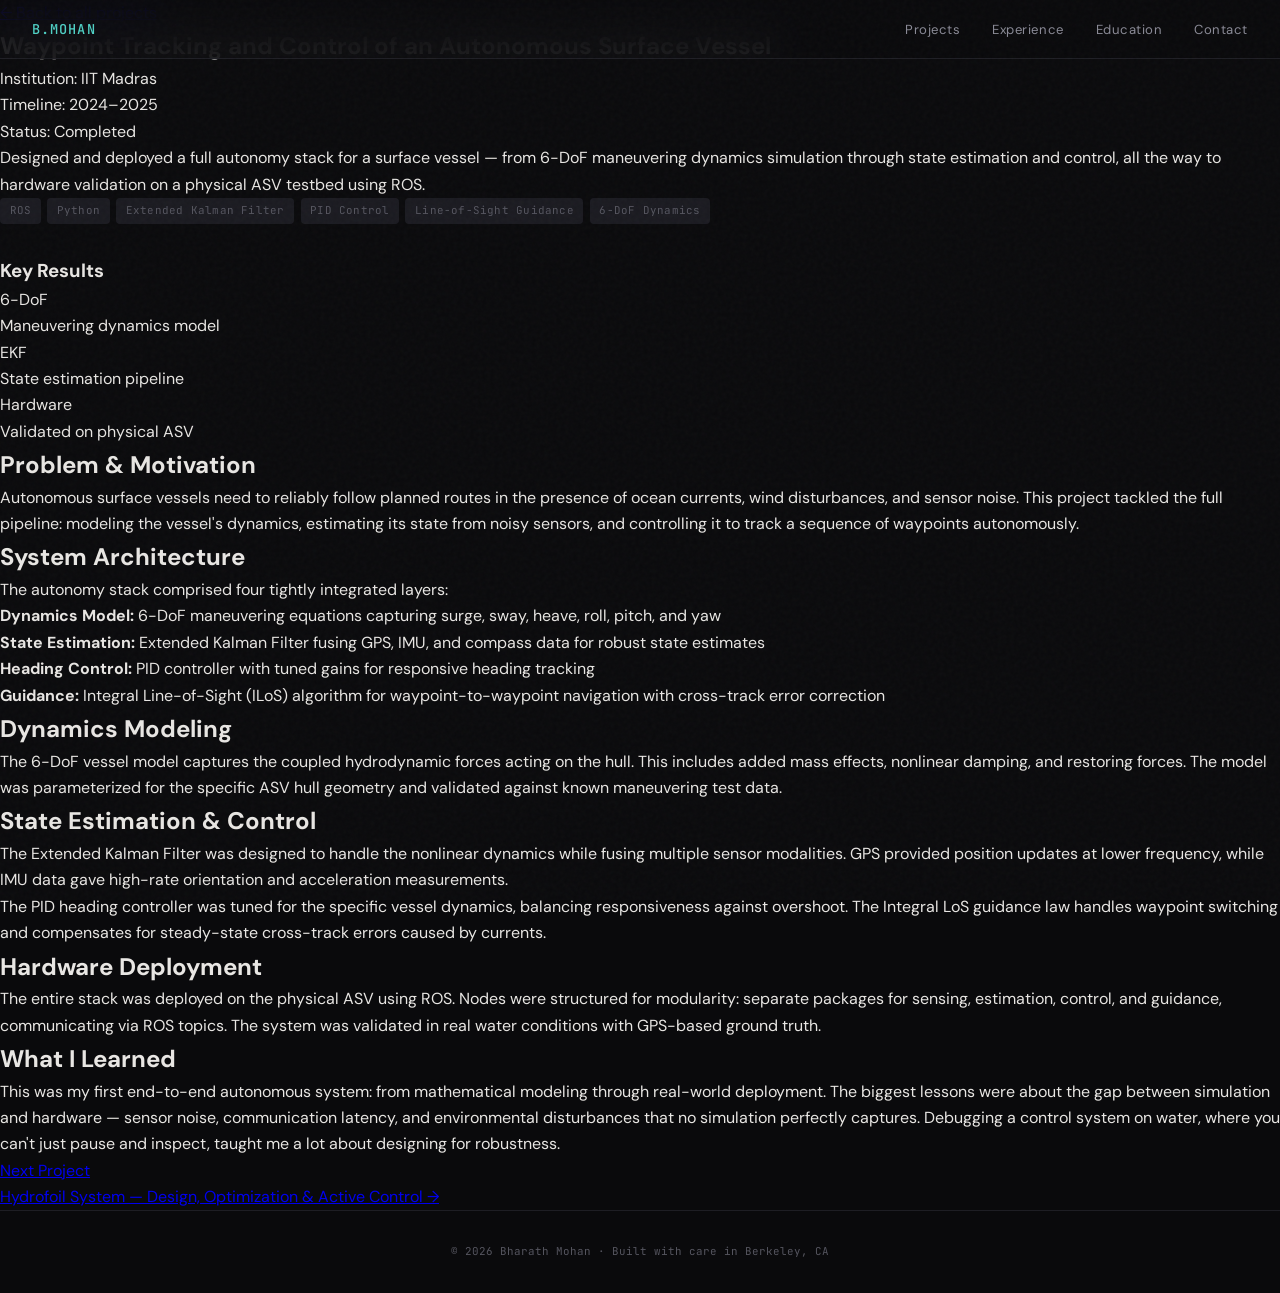
==== projects/asv-control.html @ f31ee4cc "Remove image placeholders and captions from ASV control Removed placeholder images and captions from" ====
<!DOCTYPE html>
<html lang="en">
<head>
    <meta charset="UTF-8">
    <meta name="viewport" content="width=device-width, initial-scale=1.0">
    <title>ASV Waypoint Tracking — Bharath Mohan</title>
    <link href="https://fonts.googleapis.com/css2?family=DM+Sans:ital,opsz,wght@0,9..40,300;0,9..40,400;0,9..40,500;0,9..40,600;1,9..40,300;1,9..40,400&family=JetBrains+Mono:wght@300;400;500&family=Playfair+Display:ital,wght@0,700;0,800;1,700&display=swap" rel="stylesheet">
    <link rel="stylesheet" href="../style.css">
    <link rel="stylesheet" href="project-style.css">
</head>
<body>

<nav>
    <a href="../index.html" class="nav-logo">B.MOHAN</a>
    <button class="nav-toggle" onclick="document.querySelector('.nav-links').classList.toggle('open')" aria-label="Menu">
        <span></span><span></span><span></span>
    </button>
    <ul class="nav-links">
        <li><a href="../index.html#projects">Projects</a></li>
        <li><a href="../index.html#experience">Experience</a></li>
        <li><a href="../index.html#education">Education</a></li>
        <li><a href="../index.html#contact">Contact</a></li>
    </ul>
</nav>

<section class="project-hero">
    <a href="../index.html#projects" class="back-link">← Back to all projects</a>
    <h1>Waypoint Tracking and Control of an Autonomous Surface Vessel</h1>
    <div class="project-meta">
        <div class="meta-item"><span>Institution:</span> IIT Madras</div>
        <div class="meta-item"><span>Timeline:</span> 2024–2025</div>
        <div class="meta-item"><span>Status:</span> Completed</div>
    </div>
    <p class="project-intro">
        Designed and deployed a full autonomy stack for a surface vessel — from 6-DoF maneuvering 
        dynamics simulation through state estimation and control, all the way to hardware validation 
        on a physical ASV testbed using ROS.
    </p>

    <div class="tags" style="margin-bottom: 2rem;">
        <span class="tag">ROS</span>
        <span class="tag">Python</span>
        <span class="tag">Extended Kalman Filter</span>
        <span class="tag">PID Control</span>
        <span class="tag">Line-of-Sight Guidance</span>
        <span class="tag">6-DoF Dynamics</span>
    </div>

    <div class="key-results">
        <h3>Key Results</h3>
        <div class="results-grid">
            <div class="result-item">
                <div class="number">6-DoF</div>
                <div class="label">Maneuvering dynamics model</div>
            </div>
            <div class="result-item">
                <div class="number">EKF</div>
                <div class="label">State estimation pipeline</div>
            </div>
            <div class="result-item">
                <div class="number">Hardware</div>
                <div class="label">Validated on physical ASV</div>
            </div>
        </div>
    </div>

  
</section>

<section class="project-content">

    <div class="content-section">
        <h2>Problem & Motivation</h2>
        <p>
            Autonomous surface vessels need to reliably follow planned routes in the presence of 
            ocean currents, wind disturbances, and sensor noise. This project tackled the full 
            pipeline: modeling the vessel's dynamics, estimating its state from noisy sensors, 
            and controlling it to track a sequence of waypoints autonomously.
        </p>
    </div>

    <div class="content-section">
        <h2>System Architecture</h2>
       
        <p>
            The autonomy stack comprised four tightly integrated layers:
        </p>
        <ul>
            <li><strong>Dynamics Model:</strong> 6-DoF maneuvering equations capturing surge, sway, heave, roll, pitch, and yaw</li>
            <li><strong>State Estimation:</strong> Extended Kalman Filter fusing GPS, IMU, and compass data for robust state estimates</li>
            <li><strong>Heading Control:</strong> PID controller with tuned gains for responsive heading tracking</li>
            <li><strong>Guidance:</strong> Integral Line-of-Sight (ILoS) algorithm for waypoint-to-waypoint navigation with cross-track error correction</li>
        </ul>
    </div>

    <div class="content-section">
        <h2>Dynamics Modeling</h2>
        <p>
            The 6-DoF vessel model captures the coupled hydrodynamic forces acting on the hull. 
            This includes added mass effects, nonlinear damping, and restoring forces. The model 
            was parameterized for the specific ASV hull geometry and validated against known 
            maneuvering test data.
        </p>
       
    </div>

    <div class="content-section">
        <h2>State Estimation & Control</h2>
        <p>
            The Extended Kalman Filter was designed to handle the nonlinear dynamics while 
            fusing multiple sensor modalities. GPS provided position updates at lower frequency, 
            while IMU data gave high-rate orientation and acceleration measurements.
        </p>
        <p>
            The PID heading controller was tuned for the specific vessel dynamics, balancing 
            responsiveness against overshoot. The Integral LoS guidance law handles waypoint 
            switching and compensates for steady-state cross-track errors caused by currents.
        </p>
       
    </div>

    <div class="content-section">
        <h2>Hardware Deployment</h2>
        <p>
            The entire stack was deployed on the physical ASV using ROS. Nodes were structured 
            for modularity: separate packages for sensing, estimation, control, and guidance, 
            communicating via ROS topics. The system was validated in real water conditions 
            with GPS-based ground truth.
        </p>
        
    </div>

    <div class="content-section">
        <h2>What I Learned</h2>
        <p>
            This was my first end-to-end autonomous system: from mathematical modeling through 
            real-world deployment. The biggest lessons were about the gap between simulation 
            and hardware — sensor noise, communication latency, and environmental disturbances 
            that no simulation perfectly captures. Debugging a control system on water, where 
            you can't just pause and inspect, taught me a lot about designing for robustness.
        </p>
    </div>

</section>

<div class="next-project">
    <a href="hydrofoil.html">
        <div class="next-label">Next Project</div>
        <div class="next-title">Hydrofoil System — Design, Optimization & Active Control →</div>
    </a>
</div>

<footer>
    © 2026 Bharath Mohan · Built with care in Berkeley, CA
</footer>

<script>
    const reveals = document.querySelectorAll('.reveal');
    const observer = new IntersectionObserver((entries) => {
        entries.forEach((entry, i) => {
            if (entry.isIntersecting) {
                setTimeout(() => entry.target.classList.add('visible'), i * 80);
                observer.unobserve(entry.target);
            }
        });
    }, { threshold: 0.1, rootMargin: '0px 0px -40px 0px' });
    reveals.forEach(el => observer.observe(el));
</script>

</body>
</html>
---- style.css ----
/* ===== BASE VARIABLES ===== */
:root {
    --bg: #0a0a0c;
    --bg-card: #111114;
    --bg-card-hover: #161619;
    --border: #1e1e24;
    --border-accent: #2a2a33;
    --text: #e8e6e3;
    --text-secondary: #8a8a96;
    --text-muted: #55555f;
    --accent: #4fd1c5;
    --accent-dim: #2d7a72;
    --accent-glow: rgba(79, 209, 197, 0.08);
    --warm: #e8a87c;
    --tag-bg: #1a1a20;
}

* { margin: 0; padding: 0; box-sizing: border-box; }

html {
    scroll-behavior: smooth;
    scrollbar-width: thin;
    scrollbar-color: var(--border-accent) var(--bg);
}

body {
    font-family: 'DM Sans', sans-serif;
    background: var(--bg);
    color: var(--text);
    line-height: 1.65;
    -webkit-font-smoothing: antialiased;
    overflow-x: hidden;
}

body::before {
    content: '';
    position: fixed;
    top: 0; left: 0; right: 0; bottom: 0;
    background-image: url("data:image/svg+xml,%3Csvg viewBox='0 0 256 256' xmlns='http://www.w3.org/2000/svg'%3E%3Cfilter id='n'%3E%3CfeTurbulence type='fractalNoise' baseFrequency='0.85' numOctaves='4' stitchTiles='stitch'/%3E%3C/filter%3E%3Crect width='100%25' height='100%25' filter='url(%23n)' opacity='0.03'/%3E%3C/svg%3E");
    pointer-events: none;
    z-index: 9999;
}

/* ===== NAV ===== */
nav {
    position: fixed;
    top: 0; left: 0; right: 0;
    z-index: 100;
    padding: 1rem 2rem;
    display: flex;
    justify-content: space-between;
    align-items: center;
    background: rgba(10, 10, 12, 0.85);
    backdrop-filter: blur(20px);
    border-bottom: 1px solid var(--border);
}

.nav-logo {
    font-family: 'JetBrains Mono', monospace;
    font-size: 0.85rem;
    font-weight: 500;
    letter-spacing: 0.08em;
    color: var(--accent);
    text-decoration: none;
}

.nav-links { display: flex; gap: 2rem; list-style: none; }

.nav-links a {
    font-size: 0.82rem;
    color: var(--text-secondary);
    text-decoration: none;
    letter-spacing: 0.04em;
    transition: color 0.2s;
    position: relative;
}

.nav-links a::after {
    content: '';
    position: absolute;
    bottom: -4px; left: 0;
    width: 0; height: 1px;
    background: var(--accent);
    transition: width 0.3s ease;
}

.nav-links a:hover { color: var(--text); }
.nav-links a:hover::after { width: 100%; }

.nav-toggle { display: none; background: none; border: none; cursor: pointer; padding: 0.5rem; }
.nav-toggle span { display: block; width: 20px; height: 2px; background: var(--text-secondary); margin: 4px 0; transition: all 0.3s; }

/* ===== SHARED ELEMENTS ===== */
.section-label {
    font-family: 'JetBrains Mono', monospace;
    font-size: 0.7rem;
    letter-spacing: 0.2em;
    text-transform: uppercase;
    color: var(--accent);
    margin-bottom: 0.75rem;
}

.section-title {
    font-family: 'Playfair Display', serif;
    font-size: clamp(1.8rem, 3.5vw, 2.4rem);
    font-weight: 700;
    margin-bottom: 1rem;
}

.tags { display: flex; flex-wrap: wrap; gap: 0.4rem; }

.tag {
    font-family: 'JetBrains Mono', monospace;
    font-size: 0.68rem;
    padding: 0.25rem 0.6rem;
    background: var(--tag-bg);
    border-radius: 4px;
    color: var(--text-muted);
    letter-spacing: 0.02em;
}

.btn-primary {
    display: inline-flex;
    align-items: center;
    gap: 0.5rem;
    padding: 0.65rem 1.4rem;
    font-size: 0.85rem;
    font-weight: 500;
    text-decoration: none;
    border-radius: 6px;
    background: var(--accent);
    color: var(--bg);
    transition: all 0.25s ease;
}
.btn-primary:hover { background: #5ee0d4; transform: translateY(-1px); box-shadow: 0 4px 20px rgba(79, 209, 197, 0.25); }

.btn-outline {
    display: inline-flex;
    align-items: center;
    gap: 0.5rem;
    padding: 0.65rem 1.4rem;
    font-size: 0.85rem;
    font-weight: 500;
    text-decoration: none;
    border-radius: 6px;
    border: 1px solid var(--border-accent);
    color: var(--text-secondary);
    transition: all 0.25s ease;
}
.btn-outline:hover { border-color: var(--accent-dim); color: var(--text); background: var(--accent-glow); }

footer {
    text-align: center;
    padding: 2rem;
    font-family: 'JetBrains Mono', monospace;
    font-size: 0.68rem;
    color: var(--text-muted);
    border-top: 1px solid var(--border);
}

/* ===== ANIMATIONS ===== */
@keyframes fadeUp {
    from { opacity: 0; transform: translateY(20px); }
    to { opacity: 1; transform: translateY(0); }
}

.reveal {
    opacity: 0;
    transform: translateY(24px);
    transition: all 0.7s cubic-bezier(0.25, 0.46, 0.45, 0.94);
}

.reveal.visible { opacity: 1; transform: translateY(0); }

/* ===== RESPONSIVE ===== */
@media (max-width: 768px) {
    nav { padding: 0.75rem 1.25rem; }
    .nav-links {
        display: none;
        position: absolute;
        top: 100%; left: 0; right: 0;
        flex-direction: column;
        background: rgba(10, 10, 12, 0.95);
        backdrop-filter: blur(20px);
        padding: 1rem 1.25rem;
        gap: 0.75rem;
        border-bottom: 1px solid var(--border);
    }
    .nav-links.open { display: flex; }
    .nav-toggle { display: block; }
}
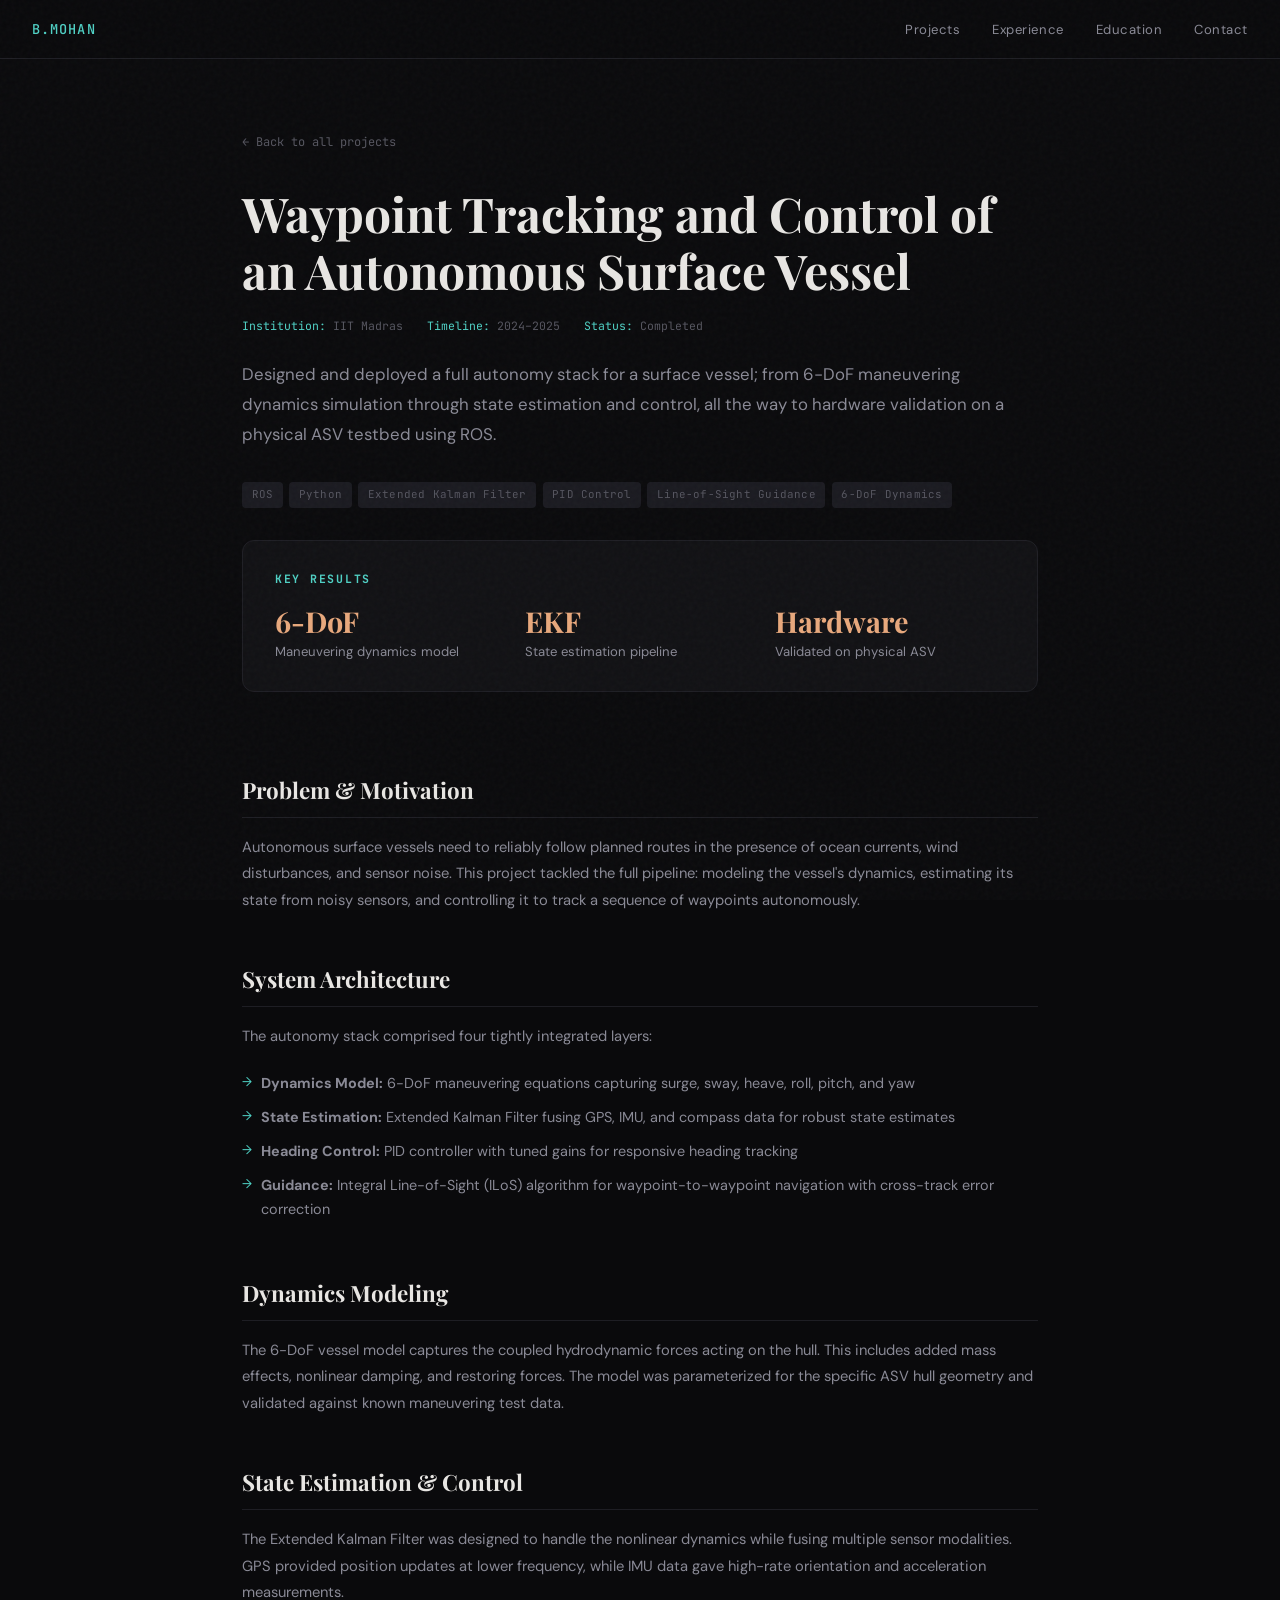
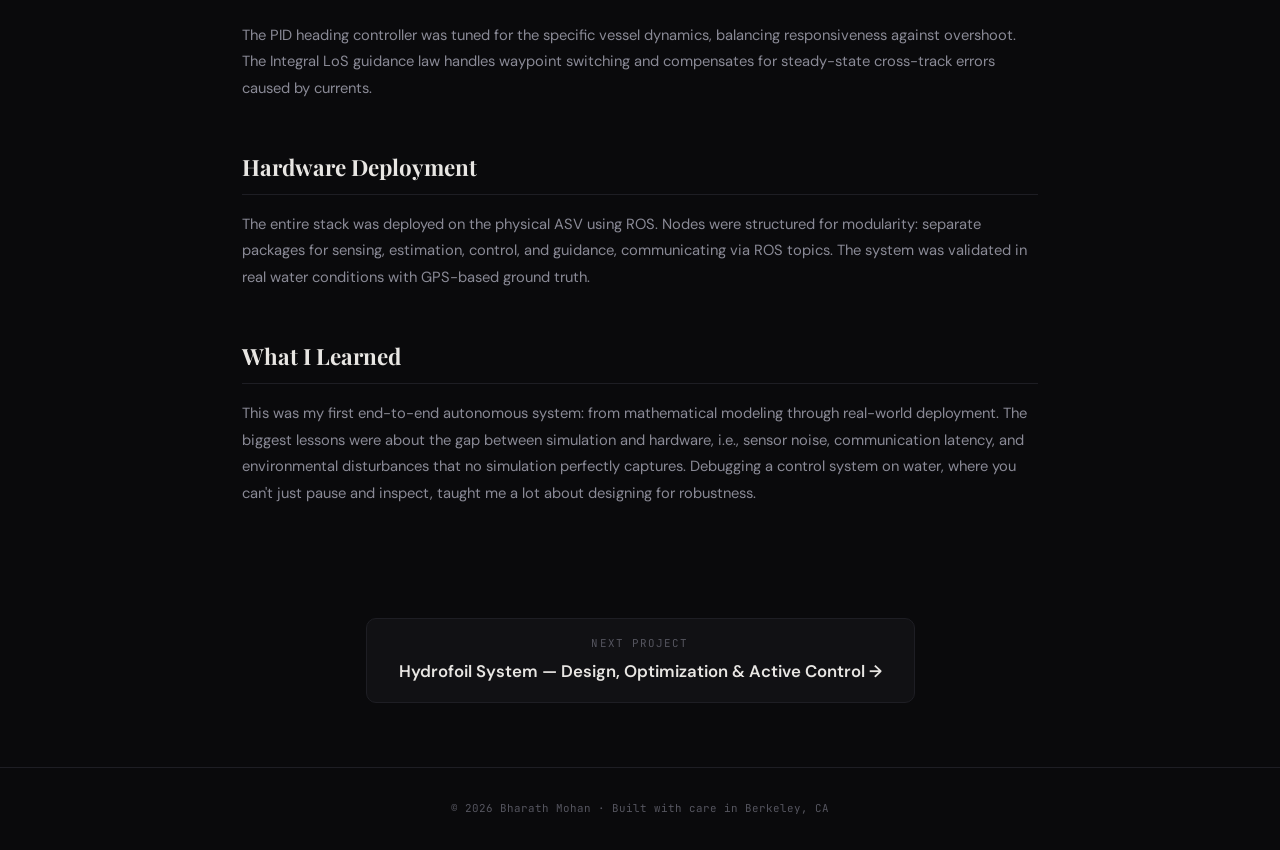
==== commit 964c2660: "Fix punctuation in project description and lessons learned" ====
--- a/projects/asv-control.html
+++ b/projects/asv-control.html
@@ -32,7 +32,7 @@
         <div class="meta-item"><span>Status:</span> Completed</div>
     </div>
     <p class="project-intro">
-        Designed and deployed a full autonomy stack for a surface vessel — from 6-DoF maneuvering 
+        Designed and deployed a full autonomy stack for a surface vessel; from 6-DoF maneuvering 
         dynamics simulation through state estimation and control, all the way to hardware validation 
         on a physical ASV testbed using ROS.
     </p>
@@ -135,7 +135,7 @@
         <p>
             This was my first end-to-end autonomous system: from mathematical modeling through 
             real-world deployment. The biggest lessons were about the gap between simulation 
-            and hardware — sensor noise, communication latency, and environmental disturbances 
+            and hardware, i.e., sensor noise, communication latency, and environmental disturbances 
             that no simulation perfectly captures. Debugging a control system on water, where 
             you can't just pause and inspect, taught me a lot about designing for robustness.
         </p>
--- a/projects/project-style.css
+++ b/projects/project-style.css
@@ -0,0 +1,234 @@
+/* ===== PROJECT PAGE SHARED STYLES ===== */
+
+.project-hero {
+    max-width: 860px;
+    margin: 0 auto;
+    padding: 8rem 2rem 3rem;
+}
+
+.back-link {
+    font-family: 'JetBrains Mono', monospace;
+    font-size: 0.75rem;
+    color: var(--text-muted);
+    text-decoration: none;
+    display: inline-flex;
+    align-items: center;
+    gap: 0.4rem;
+    margin-bottom: 2rem;
+    transition: color 0.2s;
+}
+
+.back-link:hover { color: var(--accent); }
+
+.project-hero h1 {
+    font-family: 'Playfair Display', serif;
+    font-size: clamp(2rem, 4.5vw, 3rem);
+    font-weight: 700;
+    line-height: 1.2;
+    margin-bottom: 1rem;
+}
+
+.project-meta {
+    display: flex;
+    gap: 1.5rem;
+    flex-wrap: wrap;
+    margin-bottom: 1.5rem;
+}
+
+.meta-item {
+    font-family: 'JetBrains Mono', monospace;
+    font-size: 0.72rem;
+    color: var(--text-muted);
+}
+
+.meta-item span { color: var(--accent); }
+
+.project-intro {
+    font-size: 1.05rem;
+    color: var(--text-secondary);
+    line-height: 1.8;
+    margin-bottom: 2rem;
+}
+
+.key-results {
+    background: var(--bg-card);
+    border: 1px solid var(--border);
+    border-radius: 12px;
+    padding: 1.75rem 2rem;
+    margin-bottom: 2rem;
+}
+
+.key-results h3 {
+    font-family: 'JetBrains Mono', monospace;
+    font-size: 0.72rem;
+    letter-spacing: 0.15em;
+    text-transform: uppercase;
+    color: var(--accent);
+    margin-bottom: 1rem;
+}
+
+.results-grid {
+    display: grid;
+    grid-template-columns: repeat(auto-fill, minmax(200px, 1fr));
+    gap: 1.25rem;
+}
+
+.result-item .number {
+    font-family: 'Playfair Display', serif;
+    font-size: 1.8rem;
+    font-weight: 700;
+    color: var(--warm);
+    line-height: 1.2;
+}
+
+.result-item .label {
+    font-size: 0.82rem;
+    color: var(--text-secondary);
+    margin-top: 0.2rem;
+}
+
+/* CONTENT SECTIONS */
+.project-content {
+    max-width: 860px;
+    margin: 0 auto;
+    padding: 0 2rem 4rem;
+}
+
+.content-section {
+    margin-bottom: 3rem;
+}
+
+.content-section h2 {
+    font-family: 'Playfair Display', serif;
+    font-size: 1.4rem;
+    font-weight: 700;
+    margin-bottom: 1rem;
+    padding-bottom: 0.5rem;
+    border-bottom: 1px solid var(--border);
+}
+
+.content-section p {
+    font-size: 0.92rem;
+    color: var(--text-secondary);
+    line-height: 1.8;
+    margin-bottom: 1rem;
+}
+
+.content-section ul {
+    list-style: none;
+    margin-bottom: 1rem;
+}
+
+.content-section li {
+    font-size: 0.9rem;
+    color: var(--text-secondary);
+    line-height: 1.7;
+    padding: 0.3rem 0 0.3rem 1.2rem;
+    position: relative;
+}
+
+.content-section li::before {
+    content: '→';
+    position: absolute;
+    left: 0;
+    color: var(--accent);
+    font-size: 0.8rem;
+}
+
+/* IMAGE PLACEHOLDERS */
+.image-placeholder {
+    width: 100%;
+    background: linear-gradient(135deg, var(--tag-bg), var(--bg));
+    border: 1px dashed var(--border-accent);
+    border-radius: 10px;
+    display: flex;
+    align-items: center;
+    justify-content: center;
+    font-family: 'JetBrains Mono', monospace;
+    font-size: 0.75rem;
+    color: var(--text-muted);
+    margin: 1.5rem 0;
+}
+
+.image-placeholder.hero-img { height: 360px; }
+.image-placeholder.inline-img { height: 280px; }
+.image-placeholder.small-img { height: 200px; }
+
+.image-caption {
+    font-family: 'JetBrains Mono', monospace;
+    font-size: 0.68rem;
+    color: var(--text-muted);
+    text-align: center;
+    margin-top: 0.5rem;
+    margin-bottom: 1.5rem;
+}
+
+/* REAL IMAGES & VIDEO */
+.project-hero > img,
+.project-hero > video,
+.content-section > img,
+.content-section > video {
+    width: 100%;
+    height: auto;
+    border-radius: 10px;
+    margin-top: 1.5rem;
+    display: block;
+}
+
+.image-row {
+    display: grid;
+    grid-template-columns: 1fr 1fr;
+    gap: 1rem;
+    margin: 1.5rem 0;
+}
+
+.image-row img,
+.image-row video {
+    width: 100%;
+    height: auto;
+    border-radius: 10px;
+    display: block;
+}
+
+/* NEXT PROJECT NAVIGATION */
+.next-project {
+    max-width: 860px;
+    margin: 0 auto;
+    padding: 0 2rem 4rem;
+    text-align: center;
+}
+
+.next-project a {
+    display: inline-block;
+    padding: 1rem 2rem;
+    background: var(--bg-card);
+    border: 1px solid var(--border);
+    border-radius: 10px;
+    text-decoration: none;
+    color: var(--text);
+    transition: all 0.3s ease;
+}
+
+.next-project a:hover { border-color: var(--accent-dim); transform: translateY(-2px); }
+
+.next-label {
+    font-family: 'JetBrains Mono', monospace;
+    font-size: 0.68rem;
+    color: var(--text-muted);
+    letter-spacing: 0.1em;
+    text-transform: uppercase;
+}
+
+.next-title {
+    font-size: 1.05rem;
+    font-weight: 600;
+    margin-top: 0.3rem;
+}
+
+/* RESPONSIVE */
+@media (max-width: 768px) {
+    .project-hero { padding: 6rem 1.25rem 2rem; }
+    .project-content { padding: 0 1.25rem 3rem; }
+    .image-row { grid-template-columns: 1fr; }
+    .results-grid { grid-template-columns: 1fr 1fr; }
+}
